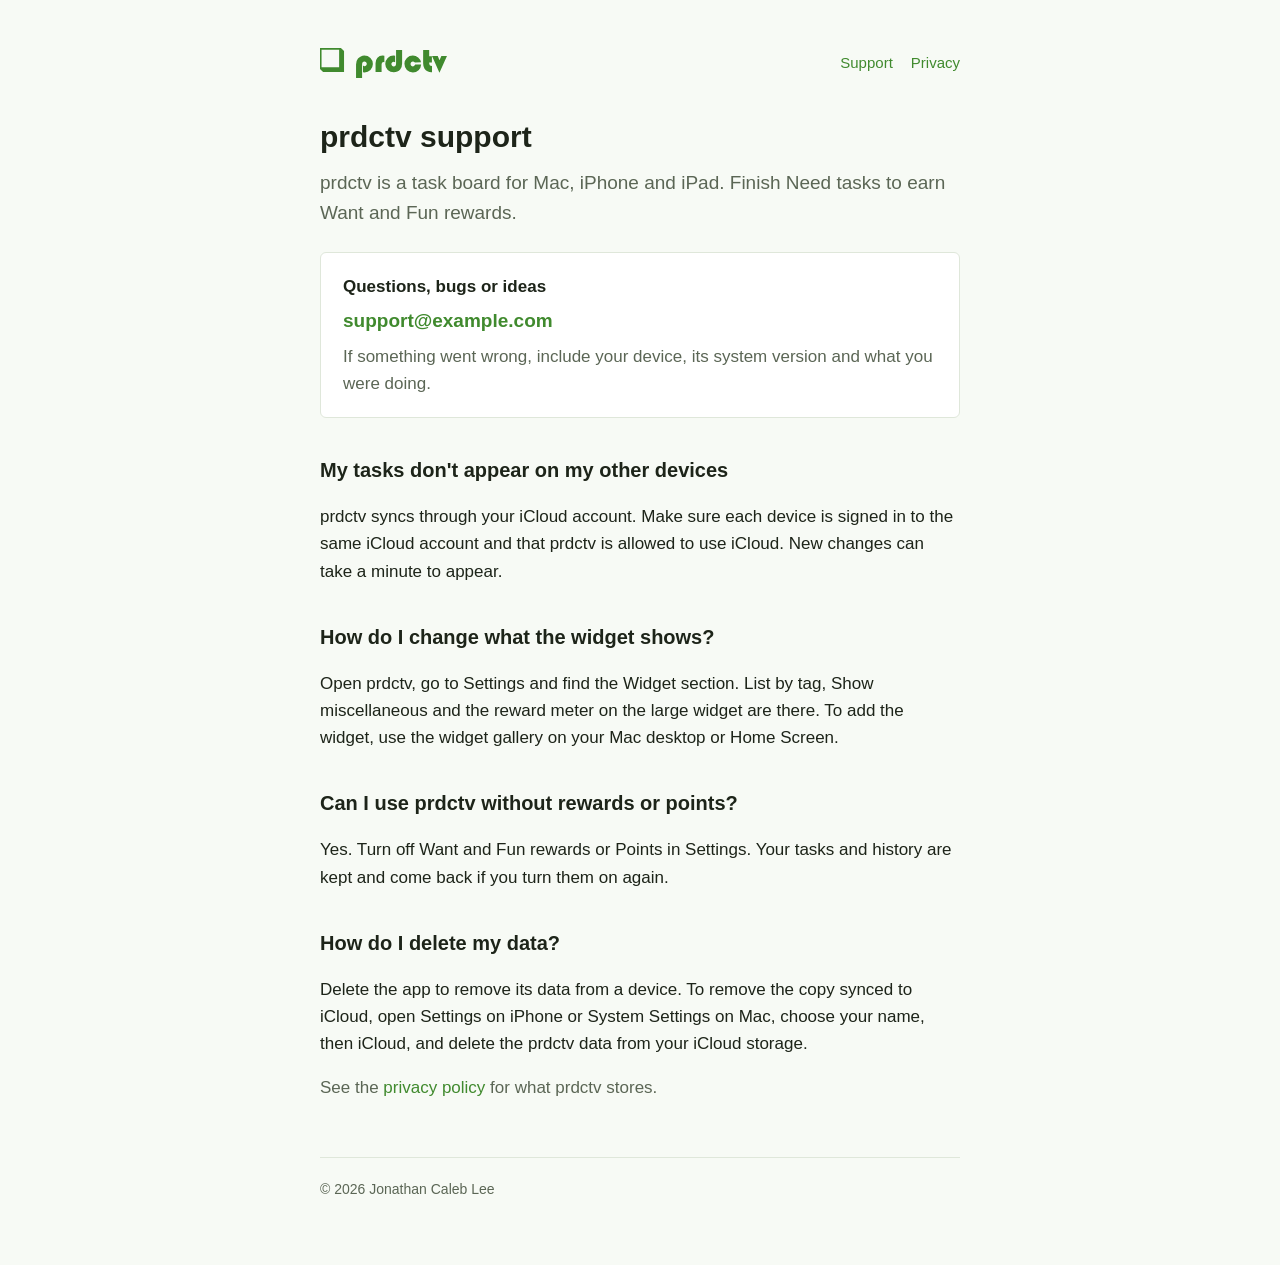
==== docs/index.html @ f2cc2e4b "dcs: add website pages" ====
<!doctype html>
<html lang="en">
<head>
<meta charset="utf-8">
<meta name="viewport" content="width=device-width, initial-scale=1">
<title>prdctv support</title>
<meta name="description" content="Help and contact for the prdctv task board app.">
<link rel="stylesheet" href="style.css">
</head>
<body>
<main>
<header>
<a href="" aria-label="prdctv support home"><svg class="logo" role="img" aria-label="prdctv" xmlns="http://www.w3.org/2000/svg" viewBox="0 0 491.25 116.06"><g fill="currentColor"><path fill-rule="evenodd" d="M0 0L81 0L93 12L93 93L12 93L0 81Z M6 7H74V74H6Z"/><path transform="translate(134 93)" d="M28.81 23.06L5.44 23.06L5.44 -28.94Q5.44 -43.25 12.94 -52.25Q17.25 -57.44 23.91 -60.50Q30.56 -63.56 37.56 -63.56Q51.50 -63.56 61.06 -54.19Q70.62 -44.81 70.62 -31.19Q70.62 -17.94 61.12 -8.31Q51.62 1.31 38.62 1.31Q36.50 1.31 32.38 0.88L32.38 -24.88Q35.25 -22.56 38.12 -22.56Q41.75 -22.56 44.34 -25.25Q46.94 -27.94 46.94 -31.62Q46.94 -35.31 44.25 -37.91Q41.56 -40.50 37.81 -40.50Q28.81 -40.50 28.81 -28.06ZM115.06 -62.94L115.06 -37.94Q112.62 -39.31 110.62 -39.31Q104.25 -39.31 104.25 -29.56L104.25 0L80.88 0L80.88 -34.06Q80.88 -47.56 88.25 -55.59Q95.62 -63.62 107.94 -63.62Q110.69 -63.62 115.06 -62.94ZM160.31 -85.31L183.69 -85.31L183.69 -33.38Q183.69 -19.06 176.19 -10.06Q171.88 -4.88 165.22 -1.81Q158.56 1.25 151.56 1.25Q137.62 1.25 128.06 -8.12Q118.50 -17.50 118.50 -31.12Q118.50 -44.31 128 -53.94Q137.50 -63.56 150.50 -63.56Q152.56 -63.56 156.75 -63.19L156.75 -37.44Q153.88 -39.69 151 -39.69Q147.38 -39.69 144.78 -37.03Q142.19 -34.38 142.19 -30.62Q142.19 -27 144.88 -24.41Q147.56 -21.81 151.31 -21.81Q160.31 -21.81 160.31 -34.25ZM234.25 -28.69L257.44 -29.56Q256.44 -16.06 247.38 -7.38Q238.31 1.31 225.31 1.31Q211.56 1.31 202.09 -8.25Q192.62 -17.81 192.62 -31.69Q192.62 -44.88 202.19 -54.25Q211.75 -63.62 225.12 -63.62Q236.81 -63.62 245.75 -56.25Q254.69 -48.88 256.88 -37.44L233.19 -36.56Q230.12 -40.56 225.44 -40.56Q221.44 -40.56 218.88 -37.94Q216.31 -35.31 216.31 -31.31Q216.31 -27.25 219.03 -24.50Q221.75 -21.75 225.81 -21.75Q231.75 -21.75 234.25 -28.69ZM288.44 -85.31L288.44 -61.44L298.94 -61.44L298.94 -36.75L288.44 -36.75Q288.44 -29.31 290.78 -26.50Q293.12 -23.69 299.38 -23.69L299.38 0.88Q297.56 0.94 296.69 0.94Q288.75 0.94 281.72 -2.75Q274.69 -6.44 270.44 -12.75Q265.06 -20.81 265.06 -34.12L265.06 -85.31ZM357.25 -62.31L328.12 2.44L299.38 -62.31L321.69 -62.31L328.31 -45.50L335.56 -62.31Z"/></g></svg></a>
<nav><a href="">Support</a><a href="privacy/">Privacy</a></nav>
</header>
<h1>prdctv support</h1>
<p class="lead">prdctv is a task board for Mac, iPhone and iPad. Finish Need tasks to earn Want and Fun rewards.</p>

<div class="card">
<p><strong>Questions, bugs or ideas</strong></p>
<!-- Replace both copies of support@example.com with your support address. -->
<p><a class="email" href="mailto:support@example.com">support@example.com</a></p>
<p class="muted">If something went wrong, include your device, its system version and what you were doing.</p>
</div>

<h2>My tasks don't appear on my other devices</h2>
<p>prdctv syncs through your iCloud account. Make sure each device is signed in to the same iCloud account and that prdctv is allowed to use iCloud. New changes can take a minute to appear.</p>

<h2>How do I change what the widget shows?</h2>
<p>Open prdctv, go to Settings and find the Widget section. List by tag, Show miscellaneous and the reward meter on the large widget are there. To add the widget, use the widget gallery on your Mac desktop or Home Screen.</p>

<h2>Can I use prdctv without rewards or points?</h2>
<p>Yes. Turn off Want and Fun rewards or Points in Settings. Your tasks and history are kept and come back if you turn them on again.</p>

<h2>How do I delete my data?</h2>
<p>Delete the app to remove its data from a device. To remove the copy synced to iCloud, open Settings on iPhone or System Settings on Mac, choose your name, then iCloud, and delete the prdctv data from your iCloud storage.</p>

<p class="muted">See the <a href="privacy/">privacy policy</a> for what prdctv stores.</p>
<footer>© 2026 Jonathan Caleb Lee</footer>
</main>
</body>
</html>
---- docs/style.css ----
:root {
    --bg: #f7faf5;
    --surface: #ffffff;
    --text: #1d2419;
    --muted: #5b6655;
    --accent: #408a2e;
    --border: #dfe7da;
    color-scheme: light dark;
}

@media (prefers-color-scheme: dark) {
    :root {
        --bg: #151a13;
        --surface: #1e251b;
        --text: #e8ede5;
        --muted: #a3ae9d;
        --accent: #8ed973;
        --border: #2f3a2b;
    }
}

* { box-sizing: border-box; }

body {
    margin: 0;
    background: var(--bg);
    color: var(--text);
    font: 17px/1.6 -apple-system, BlinkMacSystemFont, "Helvetica Neue", Helvetica, Arial, sans-serif;
}

main {
    max-width: 680px;
    margin: 0 auto;
    padding: 48px 20px 64px;
}

header {
    display: flex;
    align-items: center;
    justify-content: space-between;
    gap: 16px;
    margin-bottom: 40px;
}

.logo {
    height: 30px;
    width: auto;
    display: block;
}

nav a {
    margin-left: 18px;
    font-size: 15px;
}

a {
    color: var(--accent);
    text-decoration: none;
}

a:hover { text-decoration: underline; }

h1 {
    font-size: 30px;
    line-height: 1.25;
    margin: 0 0 12px;
}

h2 {
    font-size: 20px;
    margin: 36px 0 8px;
}

p, li { color: var(--text); }

.lead {
    font-size: 19px;
    color: var(--muted);
    margin-top: 0;
}

.muted { color: var(--muted); }

.card {
    background: var(--surface);
    border: 1px solid var(--border);
    border-radius: 6px;
    padding: 20px 22px;
    margin: 24px 0;
}

.card p { margin: 0 0 6px; }
.card p:last-child { margin-bottom: 0; }

.email {
    font-size: 19px;
    font-weight: 600;
    overflow-wrap: anywhere;
}

footer {
    margin-top: 56px;
    padding-top: 20px;
    border-top: 1px solid var(--border);
    font-size: 14px;
    color: var(--muted);
}

@media (max-width: 480px) {
    main { padding-top: 32px; }
    h1 { font-size: 26px; }
    nav a { margin-left: 12px; }
}
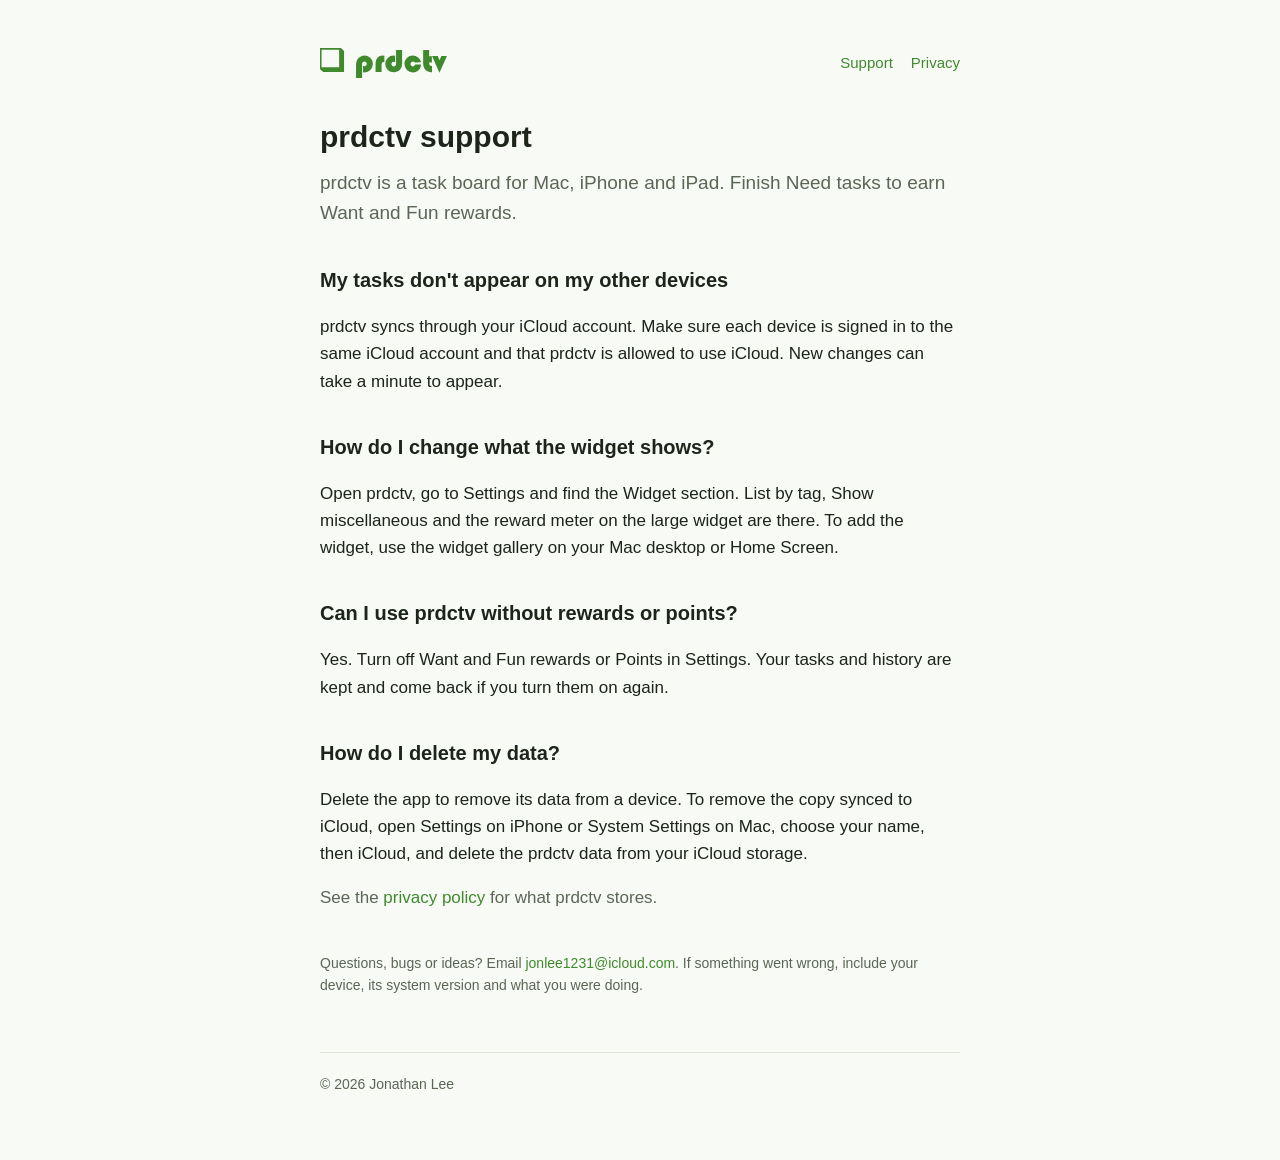
==== commit f3d711bd: "docs: update docs" ====
--- a/docs/index.html
+++ b/docs/index.html
@@ -16,13 +16,6 @@
 <h1>prdctv support</h1>
 <p class="lead">prdctv is a task board for Mac, iPhone and iPad. Finish Need tasks to earn Want and Fun rewards.</p>
 
-<div class="card">
-<p><strong>Questions, bugs or ideas</strong></p>
-<!-- Replace both copies of support@example.com with your support address. -->
-<p><a class="email" href="mailto:support@example.com">support@example.com</a></p>
-<p class="muted">If something went wrong, include your device, its system version and what you were doing.</p>
-</div>
-
 <h2>My tasks don't appear on my other devices</h2>
 <p>prdctv syncs through your iCloud account. Make sure each device is signed in to the same iCloud account and that prdctv is allowed to use iCloud. New changes can take a minute to appear.</p>
 
@@ -36,7 +29,9 @@
 <p>Delete the app to remove its data from a device. To remove the copy synced to iCloud, open Settings on iPhone or System Settings on Mac, choose your name, then iCloud, and delete the prdctv data from your iCloud storage.</p>
 
 <p class="muted">See the <a href="privacy/">privacy policy</a> for what prdctv stores.</p>
-<footer>© 2026 Jonathan Caleb Lee</footer>
+
+<p class="contact">Questions, bugs or ideas? Email <a href="mailto:jonlee1231@icloud.com">jonlee1231@icloud.com</a>. If something went wrong, include your device, its system version and what you were doing.</p>
+<footer>© 2026 Jonathan Lee</footer>
 </main>
 </body>
 </html>
--- a/docs/style.css
+++ b/docs/style.css
@@ -81,20 +81,10 @@
 
 .muted { color: var(--muted); }
 
-.card {
-    background: var(--surface);
-    border: 1px solid var(--border);
-    border-radius: 6px;
-    padding: 20px 22px;
-    margin: 24px 0;
-}
-
-.card p { margin: 0 0 6px; }
-.card p:last-child { margin-bottom: 0; }
-
-.email {
-    font-size: 19px;
-    font-weight: 600;
+.contact {
+    margin-top: 40px;
+    font-size: 14px;
+    color: var(--muted);
     overflow-wrap: anywhere;
 }
 
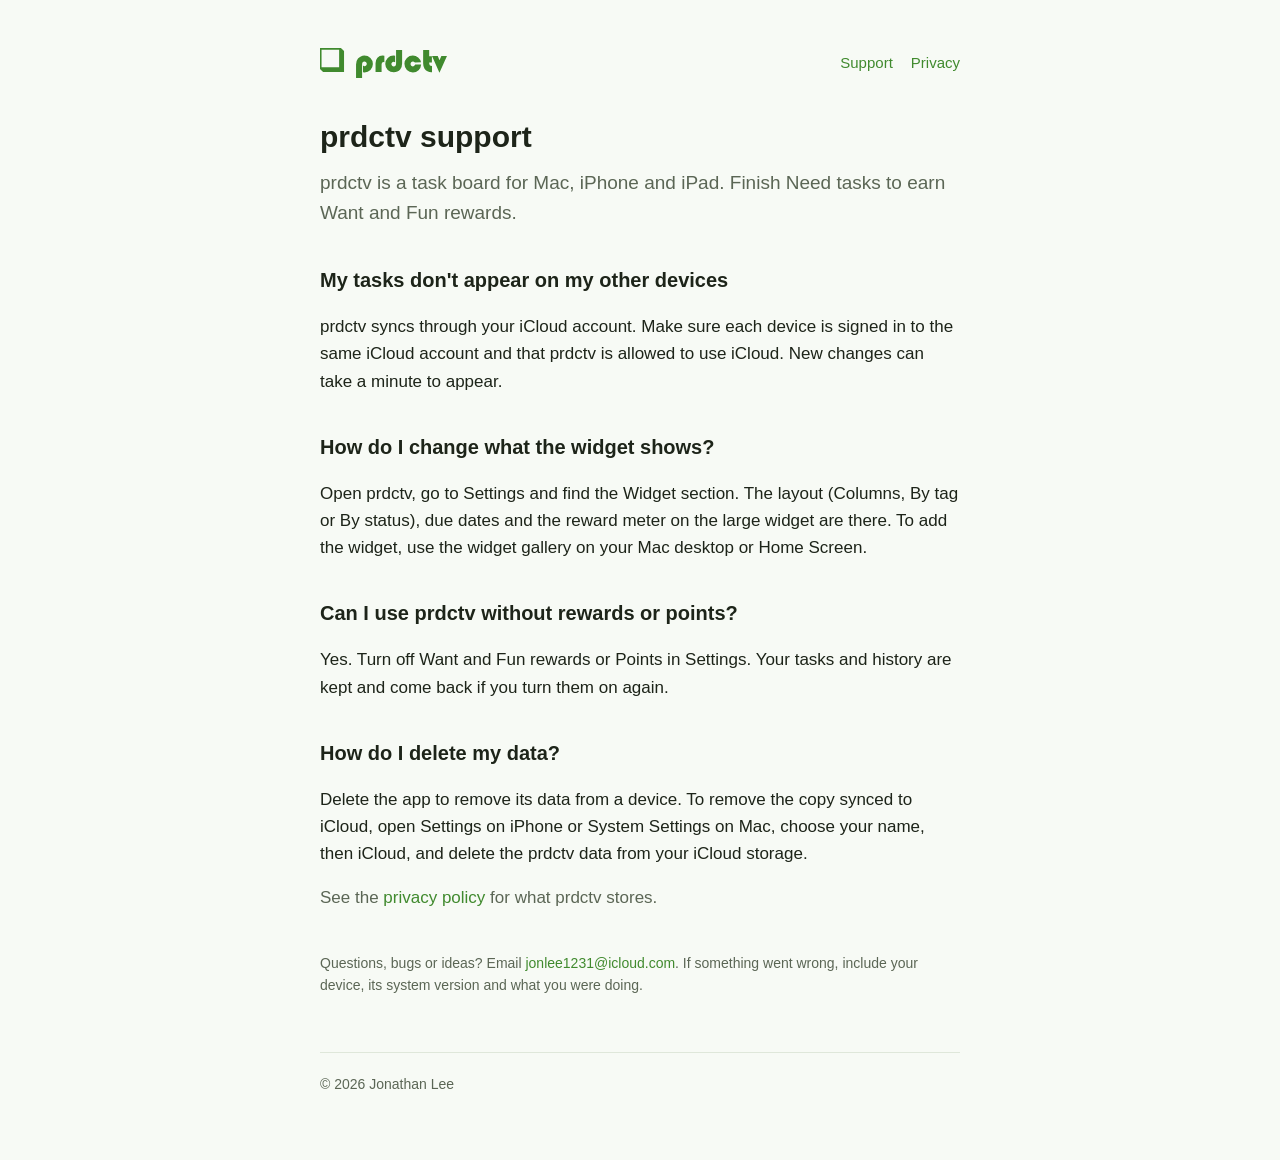
==== commit b3e6dade: "feat: version 1.3" ====
--- a/docs/index.html
+++ b/docs/index.html
@@ -20,7 +20,7 @@
 <p>prdctv syncs through your iCloud account. Make sure each device is signed in to the same iCloud account and that prdctv is allowed to use iCloud. New changes can take a minute to appear.</p>
 
 <h2>How do I change what the widget shows?</h2>
-<p>Open prdctv, go to Settings and find the Widget section. List by tag, Show miscellaneous and the reward meter on the large widget are there. To add the widget, use the widget gallery on your Mac desktop or Home Screen.</p>
+<p>Open prdctv, go to Settings and find the Widget section. The layout (Columns, By tag or By status), due dates and the reward meter on the large widget are there. To add the widget, use the widget gallery on your Mac desktop or Home Screen.</p>
 
 <h2>Can I use prdctv without rewards or points?</h2>
 <p>Yes. Turn off Want and Fun rewards or Points in Settings. Your tasks and history are kept and come back if you turn them on again.</p>
